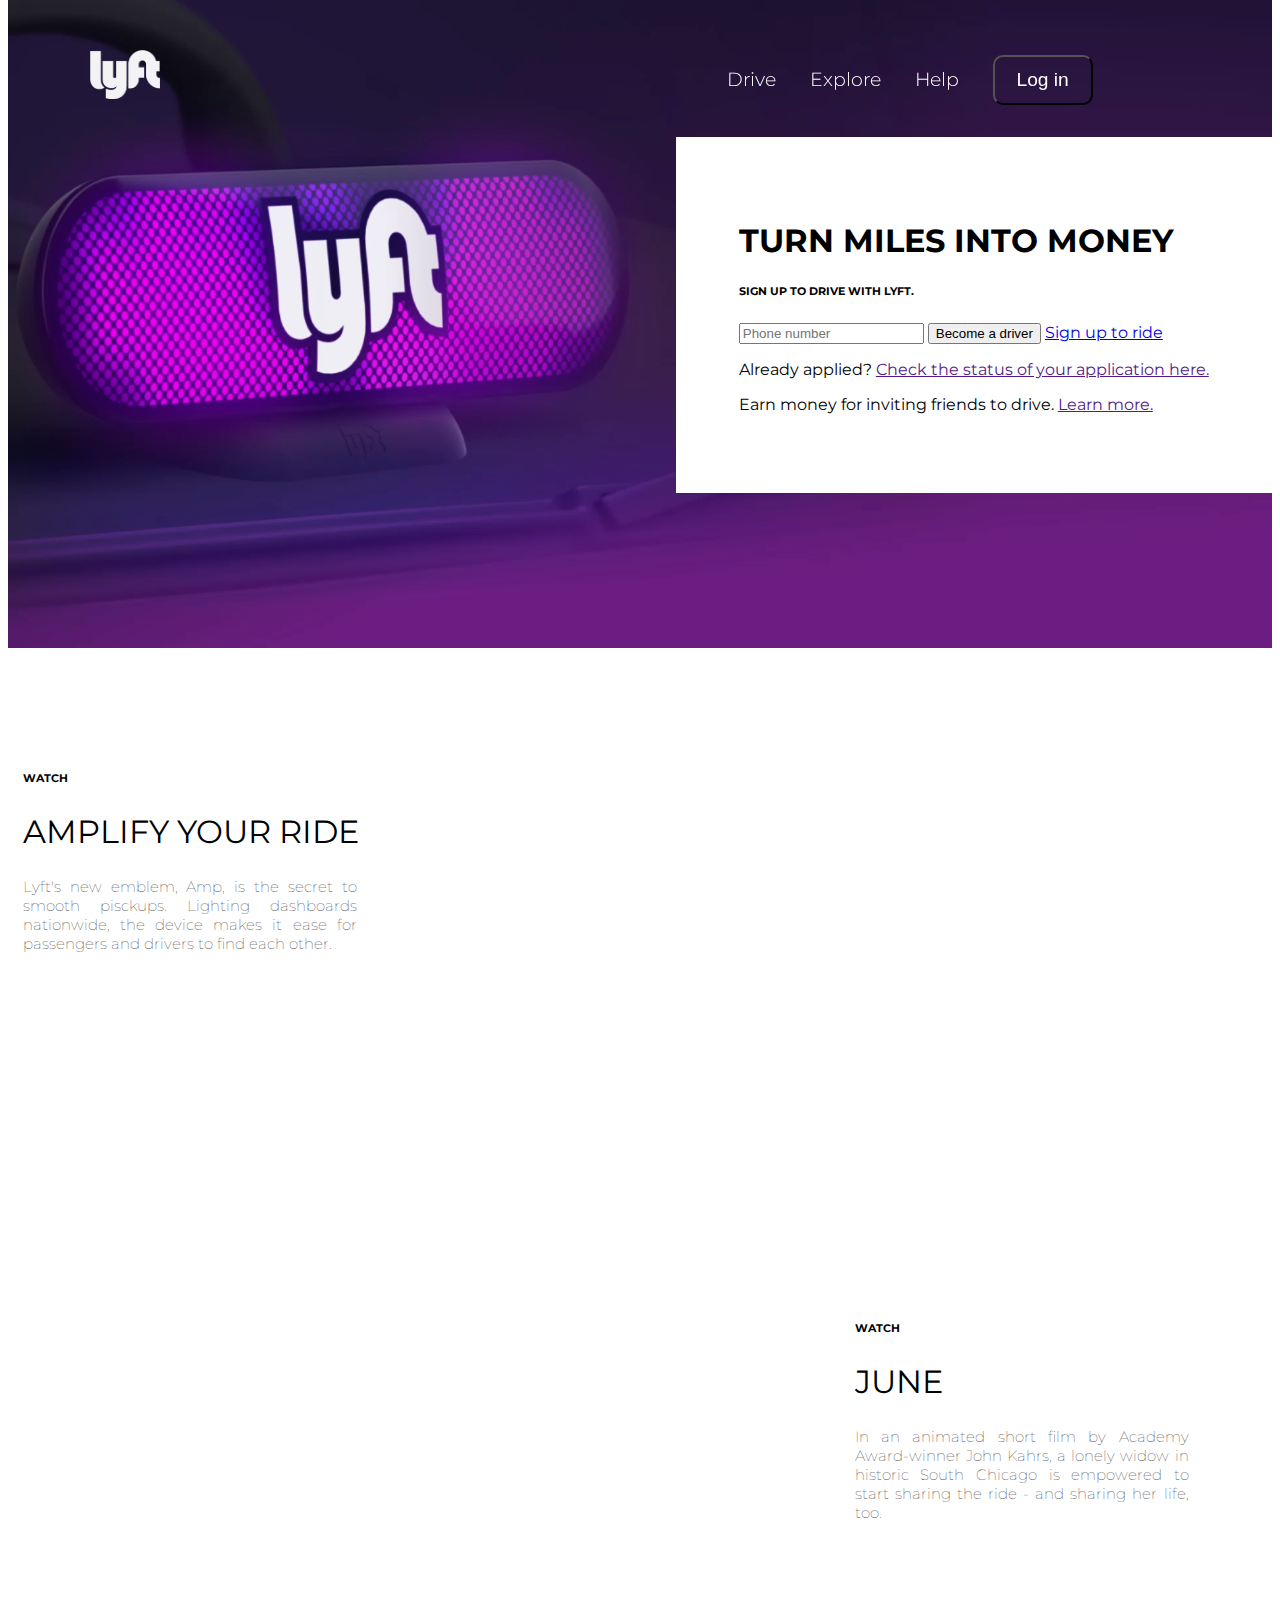
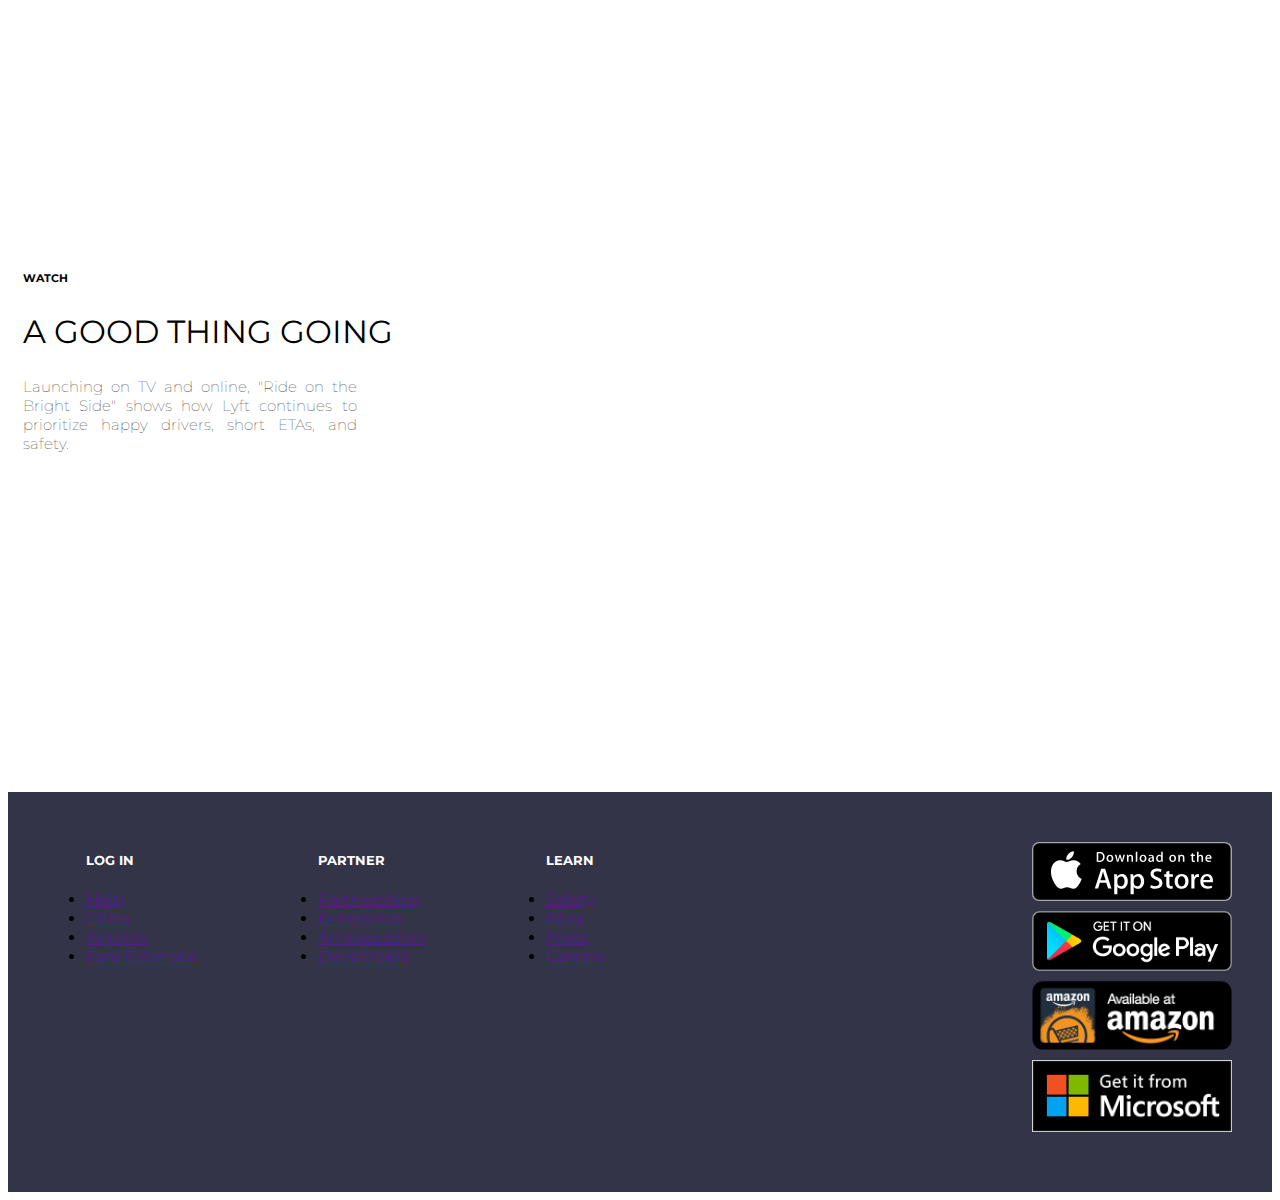
==== index.html @ 5a746a05 "add index to repo" ====
<!DOCTYPE html>
<html lang="en">
<head>
  <meta charset="UTF-8">
  <meta name="viewport" content="width=device-width, initial-scale=1.0">
  <meta http-equiv="X-UA-Compatible" content="ie=edge">
  <link rel="stylesheet" href="assets/css/main.css">
  <link href="https://fonts.googleapis.com/css?family=Montserrat:300,400,700,900" rel="stylesheet">
  <title>Lyft</title>
</head>
<body>
  <nav id="menu">
    <img src="assets/img/logo-white.png" alt="Lyft" id="logo">
    <div id="nav-bar">
      <ul>
        <li ><a href="#" class="menu-option">Drive</a></li>
        <li ><a href="#" class="menu-option">Explore</a></li>
        <li ><a href="#" class="menu-option">Help</a></li>
        <li ><button id="btn-login" class="menu-option">Log in</button></li>
        <li ><button id="btn-signup" class="menu-option">Sign up</button></li>
      </ul>
    </div>
  </nav>
  <header id="suscription">
    <video src="assets/img/hero-video.mp4" autoplay poster=""></video>
    <div id="form-container">
      <h1 class="upper-text">Turn miles into money</h1>
      <h6 class="upper-text">sign up to drive with lyft.</h6>
      <form class="signup" action="index.html" method="post">
        <input type="text" class="no-border" placeholder="Phone number">
        <button>Become a driver</button>
        <a href="#">Sign up to ride</a>
      </form>
      <p>Already applied? <a href="">Check the status of your application here.</a></p>
      <p>Earn money for inviting friends to drive. <a href="">Learn more.</a></p>
    </div>
  </header>
  <section id="info">
    <div></div>
    <img src="" alt="">
  </section>
  <section id="videos">
    <div id="video1">
      <article class="">
        <h6 class="upper-text">watch</h6>
        <h2 class="upper-text">Amplify your ride</h2>
        <p>Lyft's new emblem, Amp, is the secret to smooth pisckups. Lighting dashboards nationwide, the device makes it ease for passengers and drivers to find each other.</p>
      </article>
      <iframe width="560" height="315" src="https://www.youtube.com/embed/fLSmUWOYpKw?showinfo=0" frameborder="0" allowfullscreen></iframe>
    </div>
    <div id="video2">
      <iframe src="https://www.youtube.com/embed/v8nyGzOLsdw?showinfo=0" frameborder="0" allowfullscreen></iframe>
      <article>
        <h6 class="upper-text">watch</h6>
        <h2 class="upper-text">June</h2>
        <p>In an animated short film by Academy Award-winner John Kahrs, a lonely widow in historic South Chicago is empowered to start sharing the ride - and sharing her life, too.</p>
      </article>
    </div>
    <div id="video3">
      <article>
        <h6 class="upper-text">watch</h6>
        <h2 class="upper-text">A good thing going</h2>
        <p>Launching on TV and online, "Ride on the Bright Side" shows how Lyft continues to prioritize happy drivers, short ETAs, and safety.</p>
      </article>
      <iframe src="https://www.youtube.com/embed/xj2VWLV0xCU?showinfo=0" frameborder="0" allowfullscreen></iframe>
    </div>
  </section>
  <section id="info2"></section>
  <footer id="footer">
    <div id="footer-listlogin">
      <ul>
        <h5 class="upper-text">log in</h5>
        <li><a href="">Help</a></li>
        <li><a href="">Cities</a></li>
        <li><a href="">Airports</a></li>
        <li><a href="">Fare Estimate</a></li>
      </ul>
    </div>
    <div id="footer-listpartner">
      <ul>
        <h5 class="upper-text">partner</h5>
        <li><a href="">Partnerships</a></li>
        <li><a href="">Enterprise</a></li>
        <li><a href="">Ambassadors</a></li>
        <li><a href="">Developers</a></li>
      </ul>
    </div>
    <div id="footer-listlearn">
      <ul>
        <h5 class="upper-text">learn</h5>
        <li><a href="">Safety</a></li>
        <li><a href="">Blog</a></li>
        <li><a href="">Press</a></li>
        <li><a href="">Careers</a></li>
      </ul>
    </div>
    <div id="footer-stores">
      <img src="assets/img/apple-store.svg" alt="Apple Store">
      <img src="assets/img/google-play.png" alt="Play Store">
      <img src="assets/img/amazon-badge.png" alt="Amazon Store">
      <img src="assets/img/microsoft.png" alt="Microsoft Store">
    </div>
  </footer>
<script type="text/javascript" src="assets/js/app.js"></script>
</body>
</html>
---- assets/css/main.css ----
html {
font-family: 'Montserrat', sans-serif;
margin: 0;
padding: 0;
box-sizing: border-box;
}
.upper-text {
  text-transform: uppercase;
}

/*Nav bar*/
#menu {
  position: fixed;
  top: 0;
  left: 0;
  width: 100%;
  height: 113px;
  z-index: 1000;
  padding: 24px 0 8px 0;
  transition: all 0.7s ease;
}
.menu-scroll {
  background-color: white;
  color: gray;
}
#menu #logo {
  width: 70px;
  max-width: 100%;
  margin-top: 2%;
  margin-left: 7%;
}
#menu #nav-bar {
  float: right;
  margin-right: 3%;
}
#nav-bar li {
  display: inline-block;
}
#nav-bar li a,
#nav-bar li button {
  color: white;
  text-decoration: none;
  background: none;
  font-size: 1.5vw;
  font-weight: 300;
  margin: 15px;
}
#nav-bar li button {
  border-radius: 10px;
  height: 50px;
  width: 100px;
}
#nav-bar li button:focus {
  outline: none;
}
#nav-bar li button #btn-login {
  border: 0.5px solid lightgray;
}
#btn-signup{
  opacity: 0;
  border: 0.5px solid #FF00BF;
  transition: 0.7s;
}
/*END Nav bar*/

/*Header video and form*/
header {
  position: relative;
}
#suscription video {
  min-height: 100%;
  min-width: 100%;
  height: auto;
  width: auto;
  max-width: 100%;
  top: 10%;
  -webkit-transform: translateY(-10%);
  transform: translateY(-10%);
}
#form-container {
  position: absolute;
  background: white;
  top: 18%;
  right: 0;
  padding: 5%;
}

/*Section INFO*/

/*Section VIDEOS*/
#video1, #video2, #video3 {
  position: relative;
  display: block;
  width: 100%;
  height: 550px;
  max-height: 100%;
}
#video1 article, #video2 article, #video3 article,
#video1 iframe, #video2 iframe, #video3 iframe {
  position: absolute;
  display: inline-block;
}
#video1 article, #video2 article, #video3 article {
  width: 33%;
  margin-left: 15px;
}
#video1 iframe, #video2 iframe, #video3 iframe {
  width: 65%;
  height: 550px;
}
#video1 iframe, #video3 iframe {
  right: 0;
}
#video2 iframe {
  left: 0;
}
#video2 article {
  right: 0;
}
#videos article h6 {
margin: 30px 0 10px 0;
}
#videos article h2 {
  font-size: 2.5vw;
  font-weight: 400;
}
#videos article p {
  text-align: justify;
  width: 80%;
  font-size: 1.2vw;
  font-weight: lighter;
}
/*End VIDEOS*/



/*FOOTER*/
footer {
  width: 100%;
  background-color: #333447;
  bottom: 0;
  height: 400px;
}
footer h5 {
  color: white;
}
footer div {
  display: inline-block;
  margin-top: 40px;
}
#footer-listpartner, #footer-listlearn, #footer-listlogin {
  margin: 3%;
}
#footer-stores {
  float: right;
  margin-right: 50px;
}
#footer-stores img {
  display: block;
  width: 200px;
  max-width: 100%;
  margin: 5%;
}
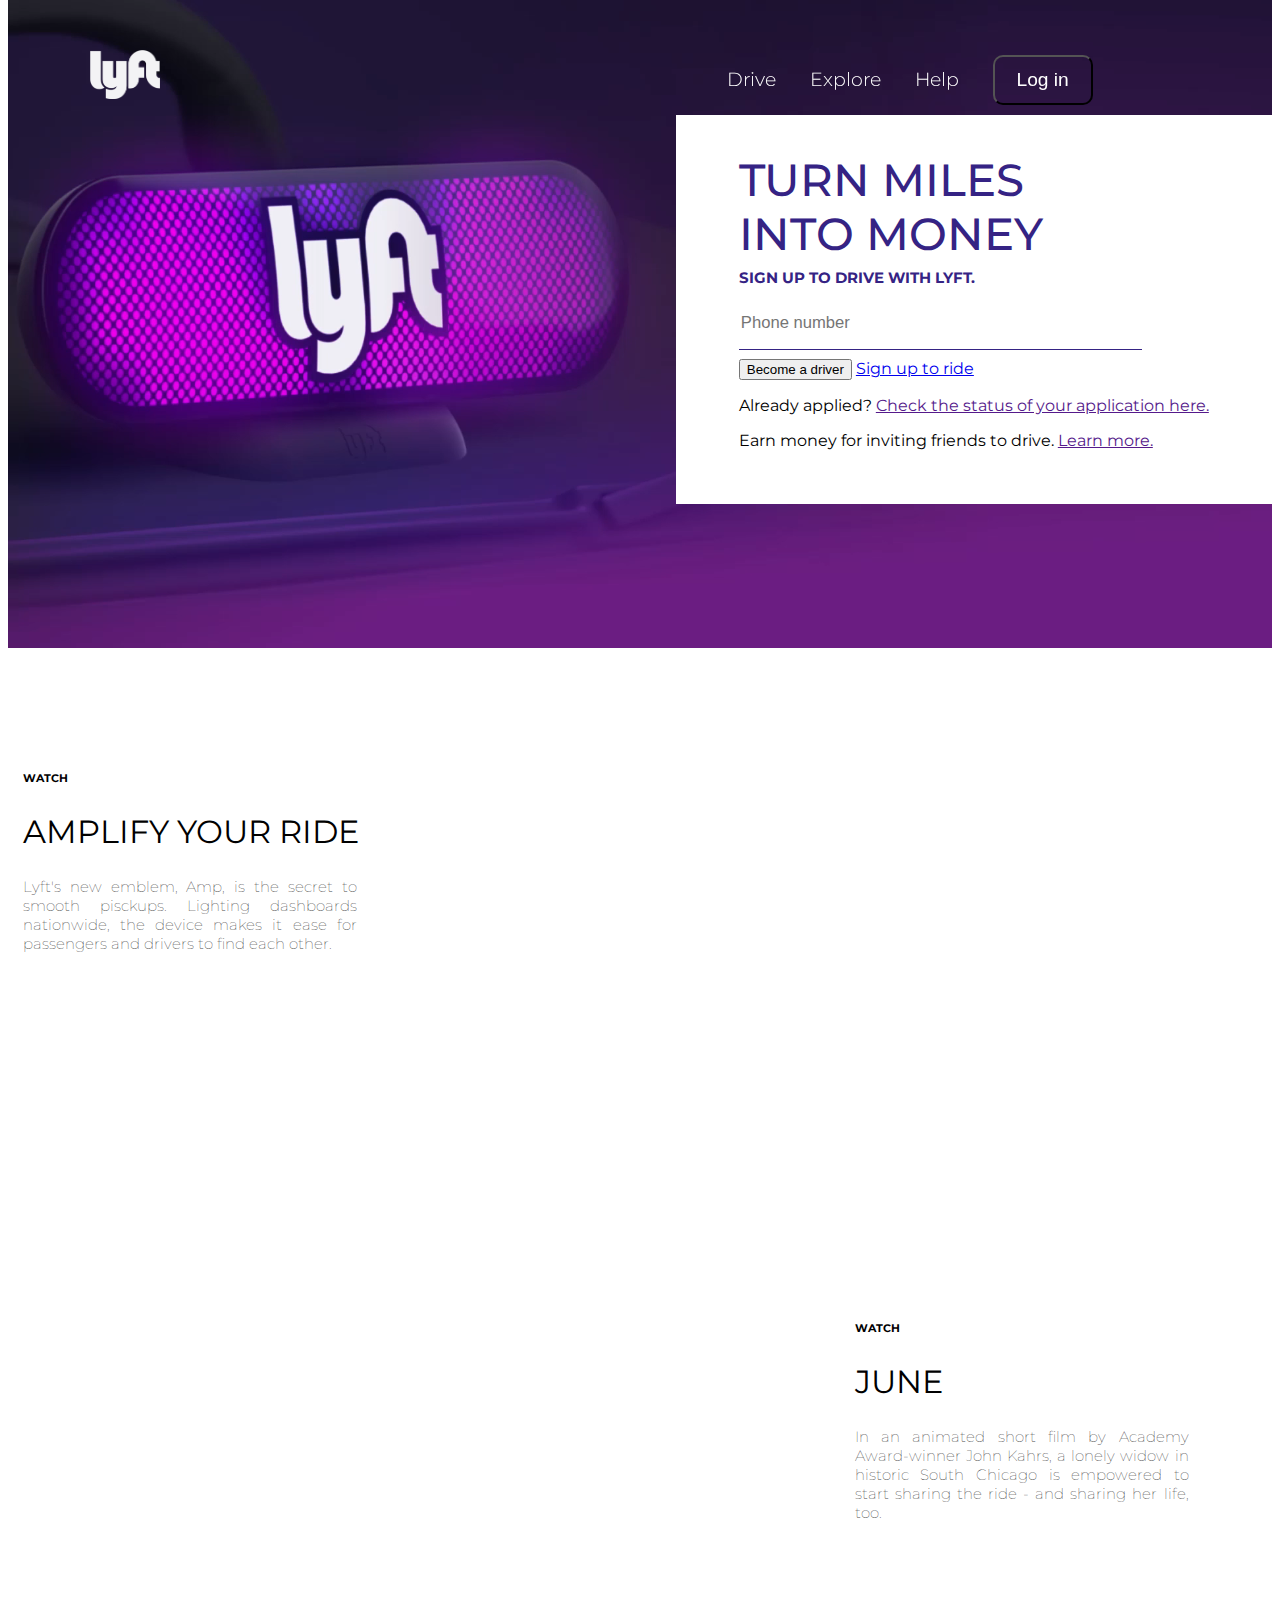
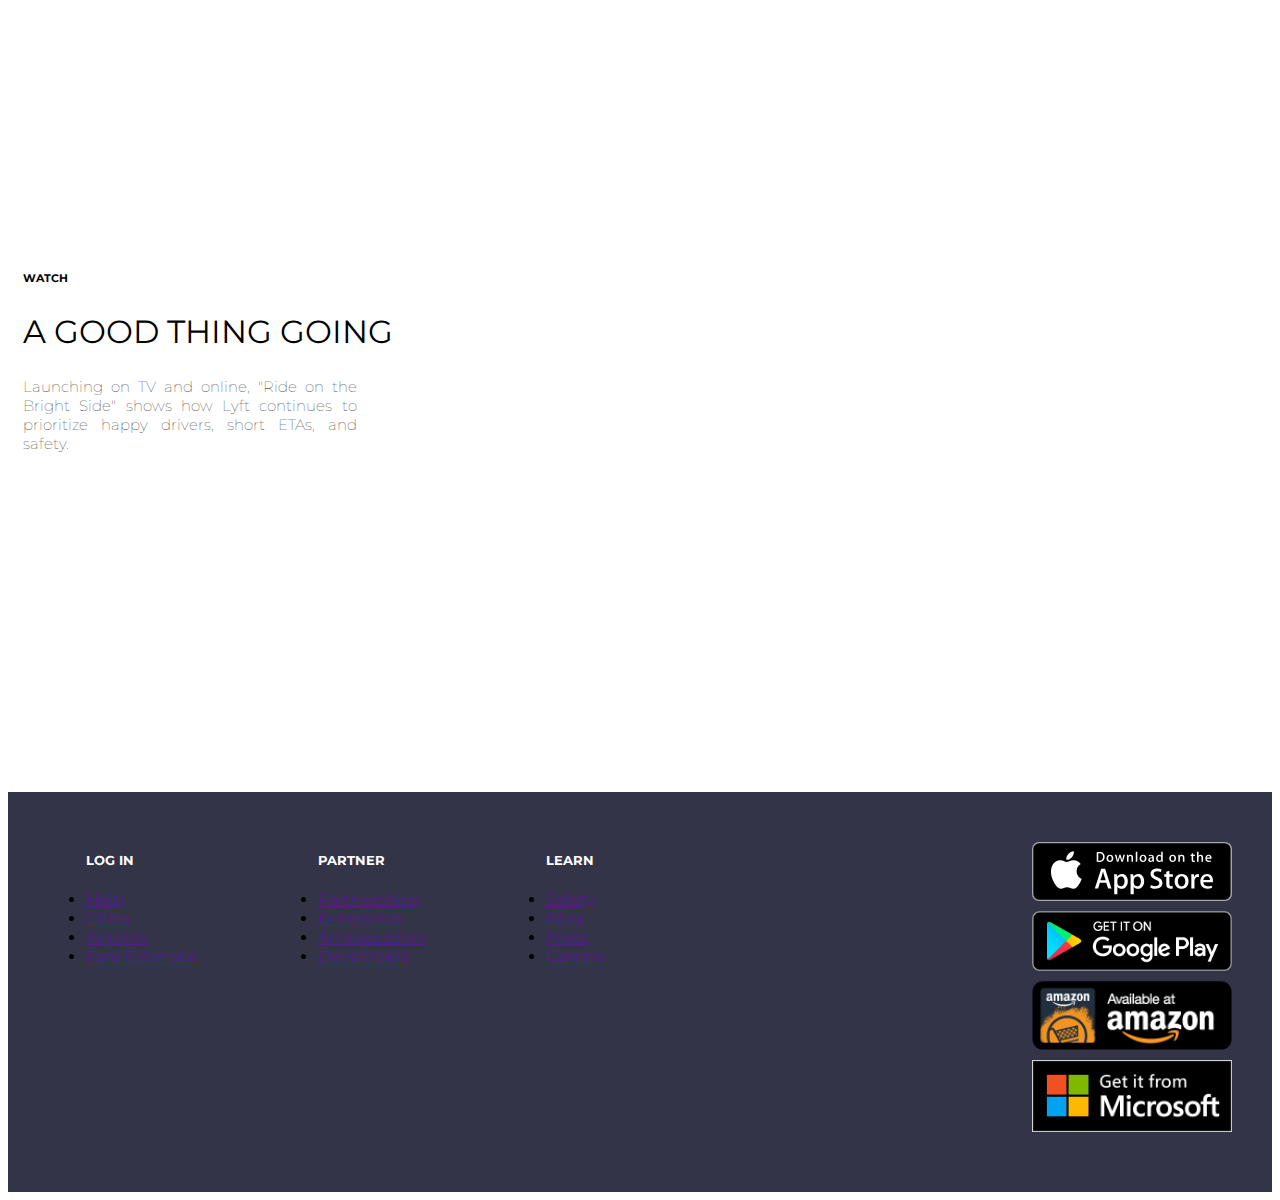
==== commit 5e0a916a: "Avanzando formulario" ====
--- a/index.html
+++ b/index.html
@@ -25,9 +25,14 @@
     <video src="assets/img/hero-video.mp4" autoplay poster=""></video>
     <div id="form-container">
       <h1 class="upper-text">Turn miles into money</h1>
-      <h6 class="upper-text">sign up to drive with lyft.</h6>
+      <h5 class="upper-text">sign up to drive with lyft.</h5>
       <form class="signup" action="index.html" method="post">
-        <input type="text" class="no-border" placeholder="Phone number">
+        <input type="tel" id="phone" class="form-field" placeholder="Phone number">
+        <div class="on-signup" id="on-signup">
+          <input type="text" id="name" class="form-field" placeholder="Name">
+          <input type="email" id="email" class="form-field" placeholder="Email">
+          <input type="text" id="city" class="form-field" placeholder="City">
+        </div>
         <button>Become a driver</button>
         <a href="#">Sign up to ride</a>
       </form>
@@ -65,7 +70,6 @@
       <iframe src="https://www.youtube.com/embed/xj2VWLV0xCU?showinfo=0" frameborder="0" allowfullscreen></iframe>
     </div>
   </section>
-  <section id="info2"></section>
   <footer id="footer">
     <div id="footer-listlogin">
       <ul>
--- a/assets/css/main.css
+++ b/assets/css/main.css
@@ -14,7 +14,7 @@
   top: 0;
   left: 0;
   width: 100%;
-  height: 113px;
+  height: 110px;
   z-index: 1000;
   padding: 24px 0 8px 0;
   transition: all 0.7s ease;
@@ -77,13 +77,44 @@
   -webkit-transform: translateY(-10%);
   transform: translateY(-10%);
 }
+/*FORM*/
 #form-container {
   position: absolute;
   background: white;
-  top: 18%;
+  top: 15%;
   right: 0;
-  padding: 5%;
+  padding: 3% 5%;
 }
+#form-container h1 {
+  color: #352384;
+  font-size: 3.5vw;
+  font-weight: 500;
+  width:400px;
+  margin: 0;
+}
+#form-container h5 {
+  color: #352384;
+  margin: 7px 0;
+  font-size: 1.2vw;
+}
+#form-container input {
+  display: block;
+  border-top: none;
+  border-left: none;
+  border-right: none;
+  border-bottom: 1px solid #352384;
+  width: 85%;
+  height: 50px;
+  font-size: 1.3vw;
+  margin: 2% 0;
+}
+#form-container input:focus {
+  outline: none;
+}
+.on-signup {
+  display: none;
+}
+
 
 /*Section INFO*/
 
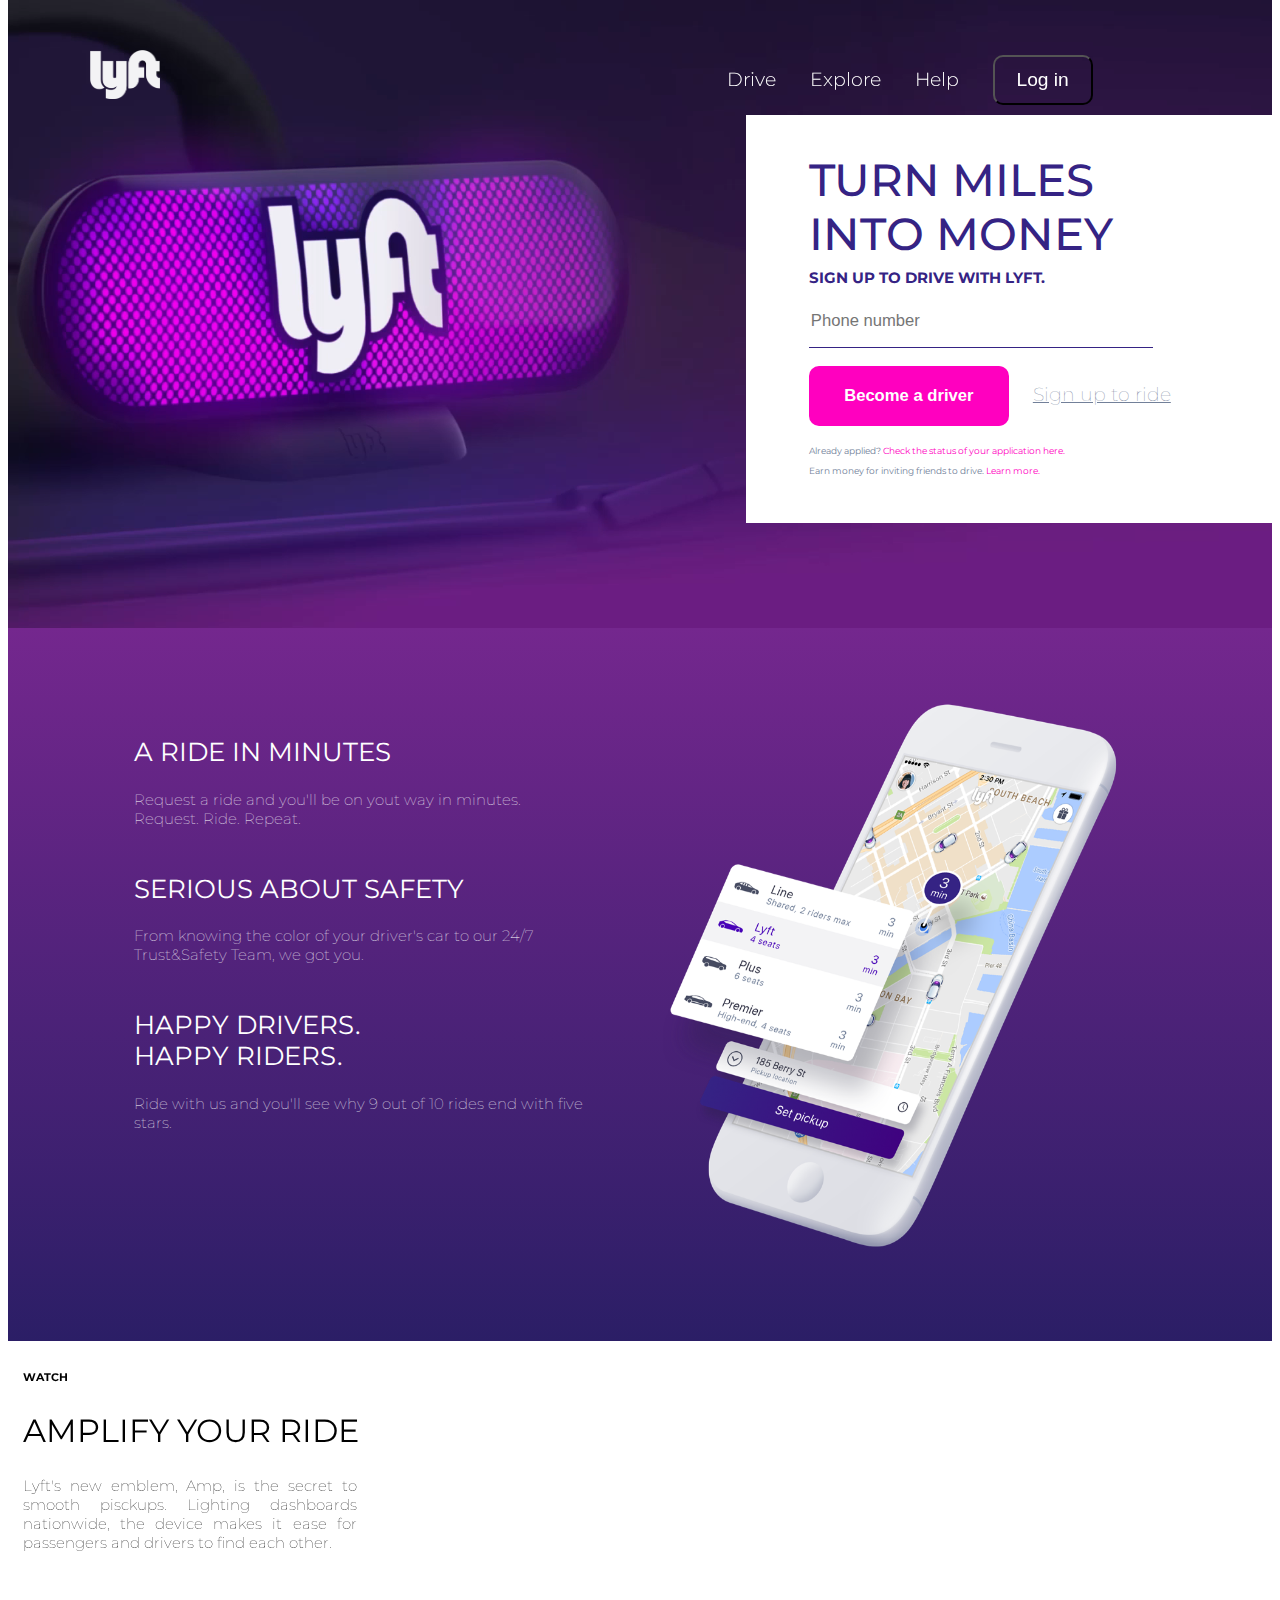
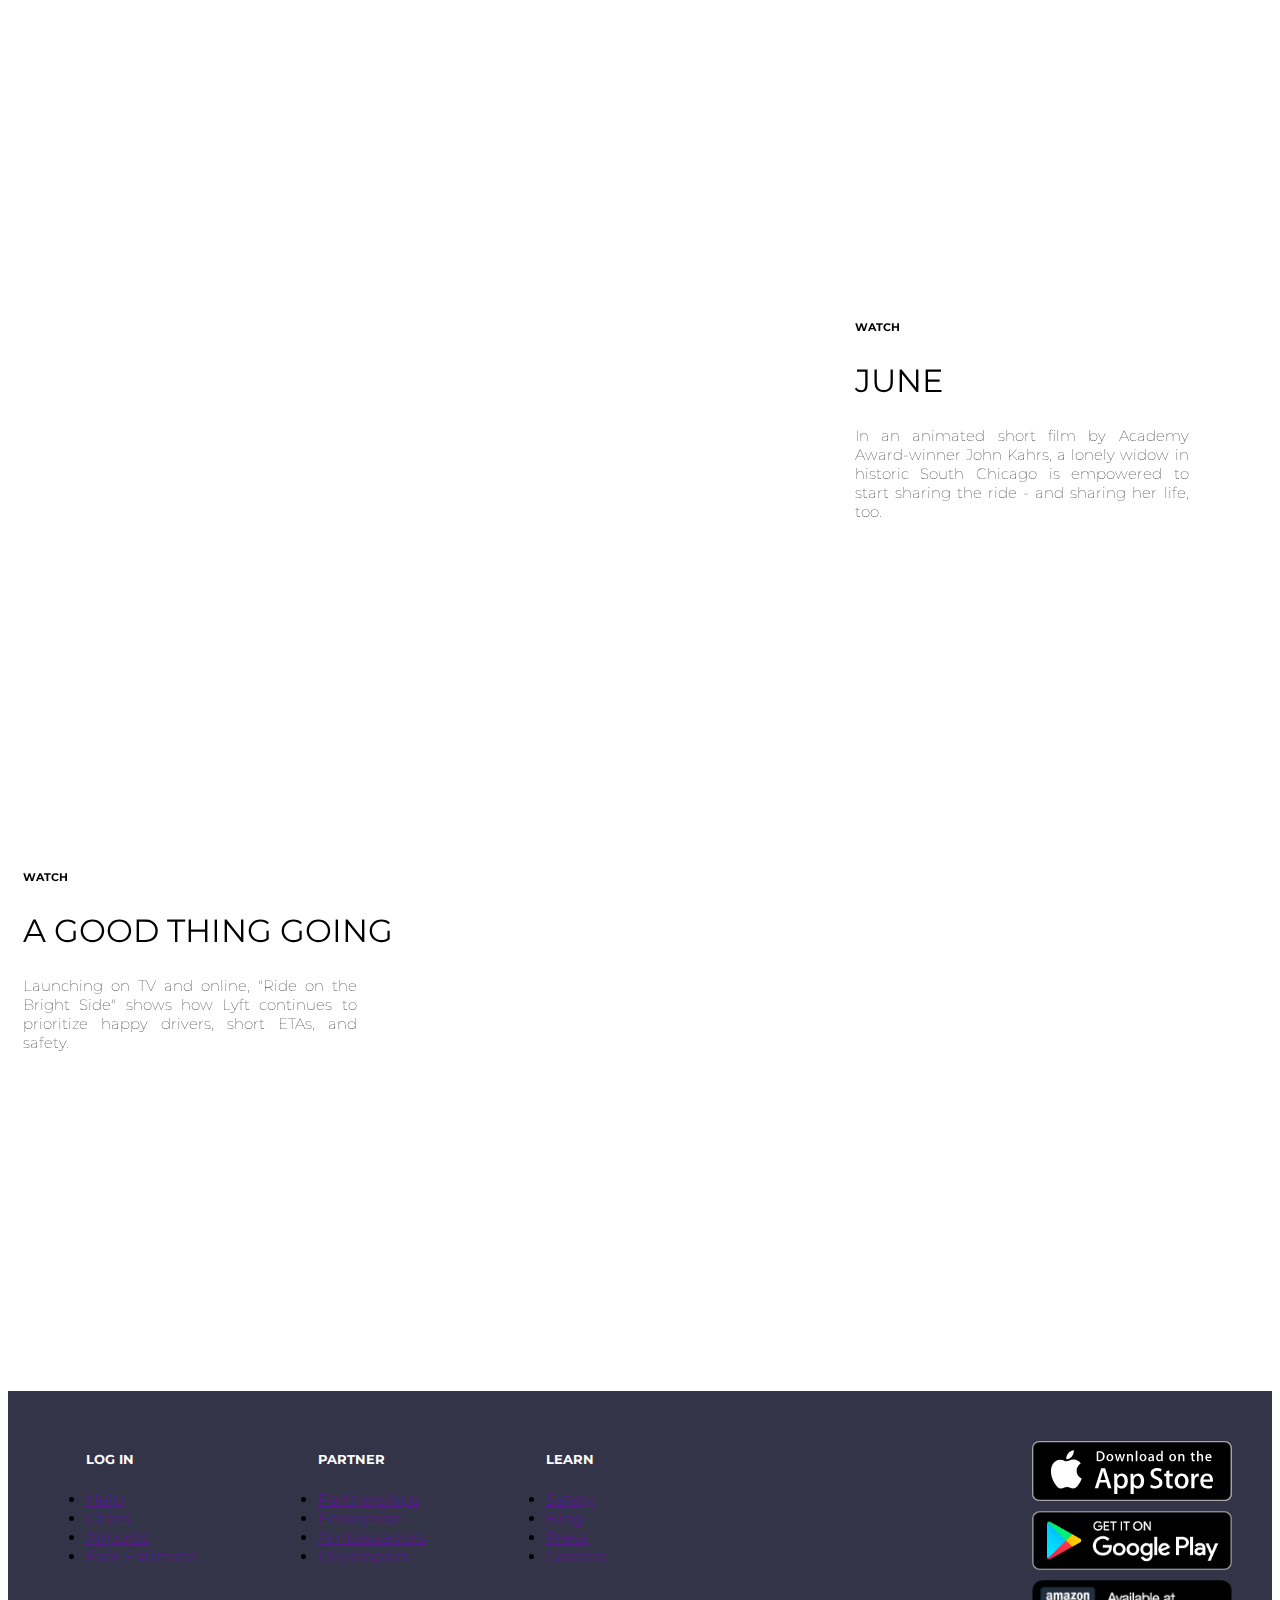
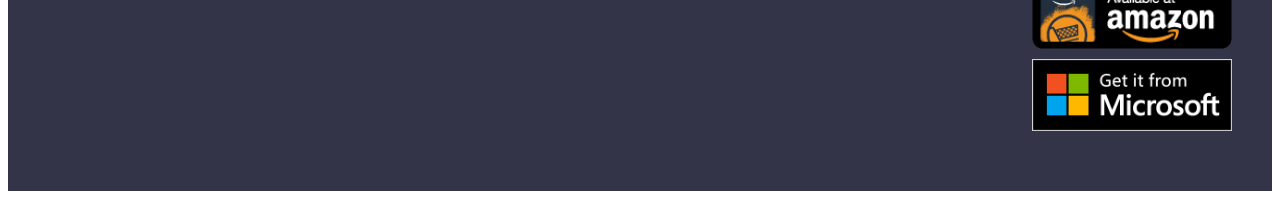
==== commit 59acc943: "seccion info terminada. No encuentro el color exacto del gradiente" ====
--- a/index.html
+++ b/index.html
@@ -41,8 +41,22 @@
     </div>
   </header>
   <section id="info">
-    <div></div>
-    <img src="" alt="">
+    <div id="info-text">
+      <div>
+        <h4 class="upper-text">A ride in minutes</h4>
+        <p>Request a ride and you'll be on yout way in minutes. Request. Ride. Repeat.</p>
+      </div>
+      <div>
+        <h4 class="upper-text">Serious about safety</h4>
+        <p>From knowing the color of your driver's car to our 24/7 Trust&Safety Team, we got you. </p>
+      </div>
+      <div>
+        <h4 class="upper-text">Happy drivers.</h4>
+        <h4 class="upper-text">Happy riders.</h4>
+        <p>Ride with us and you'll see why 9 out of 10 rides end with five stars.</p>
+      </div>
+    </div>
+    <img src="assets/img/phone.png" alt="phone connection">
   </section>
   <section id="videos">
     <div id="video1">
--- a/assets/css/main.css
+++ b/assets/css/main.css
@@ -17,7 +17,7 @@
   height: 110px;
   z-index: 1000;
   padding: 24px 0 8px 0;
-  transition: all 0.7s ease;
+  transition: all 0.3s ease;
 }
 .menu-scroll {
   background-color: white;
@@ -54,12 +54,12 @@
   outline: none;
 }
 #nav-bar li button #btn-login {
-  border: 0.5px solid lightgray;
+  border: 0.5px solid white;
 }
 #btn-signup{
   opacity: 0;
   border: 0.5px solid #FF00BF;
-  transition: 0.7s;
+  transition: 0.3s;
 }
 /*END Nav bar*/
 
@@ -114,9 +114,69 @@
 .on-signup {
   display: none;
 }
-
+#form-container button {
+  background-color: #FF00BF;
+  color: white;
+  width: 200px;
+  height: 60px;
+  border: none;
+  border-radius: 10px;
+  font-size: 1.3vw;
+  font-weight: 600;
+  margin: 10px 0;
+}
+#form-container .signup a {
+  color: #728099;
+  margin-left: 20px;
+  font-size: 1.5vw;
+  font-weight: lighter;
+}
+#form-container p {
+  font-size: 0.7vw;
+  color: #728099;
+}
+#form-container p a {
+  text-decoration: none;
+  color: #FF00BF;
+}
 
 /*Section INFO*/
+#info {
+  background-image: linear-gradient(#74278E, #2B1E66);
+  position: relative;
+  margin-top: -7.5%;
+}
+#info-text, #info img {
+  display: inline-block;
+  color: white;
+  height: 650px;
+  max-height: 100%;
+  margin-top: 5%;
+}
+#info #info-text {
+  width: 450px;
+  margin-left: 10%;
+}
+#info-text div {
+  margin: 10% 0;
+}
+#info-text h4 {
+  font-size: 2vw;
+  font-weight: 400;
+  margin: 0;
+}
+#info-text p {
+  font-size: 1.2vw;
+  font-weight: lighter;
+  margin: 5% 0;
+}
+#info img {
+  float: right;
+  width: 500px;
+  height: 570px;
+  margin-right: 10%;
+}
+
 
 /*Section VIDEOS*/
 #video1, #video2, #video3 {
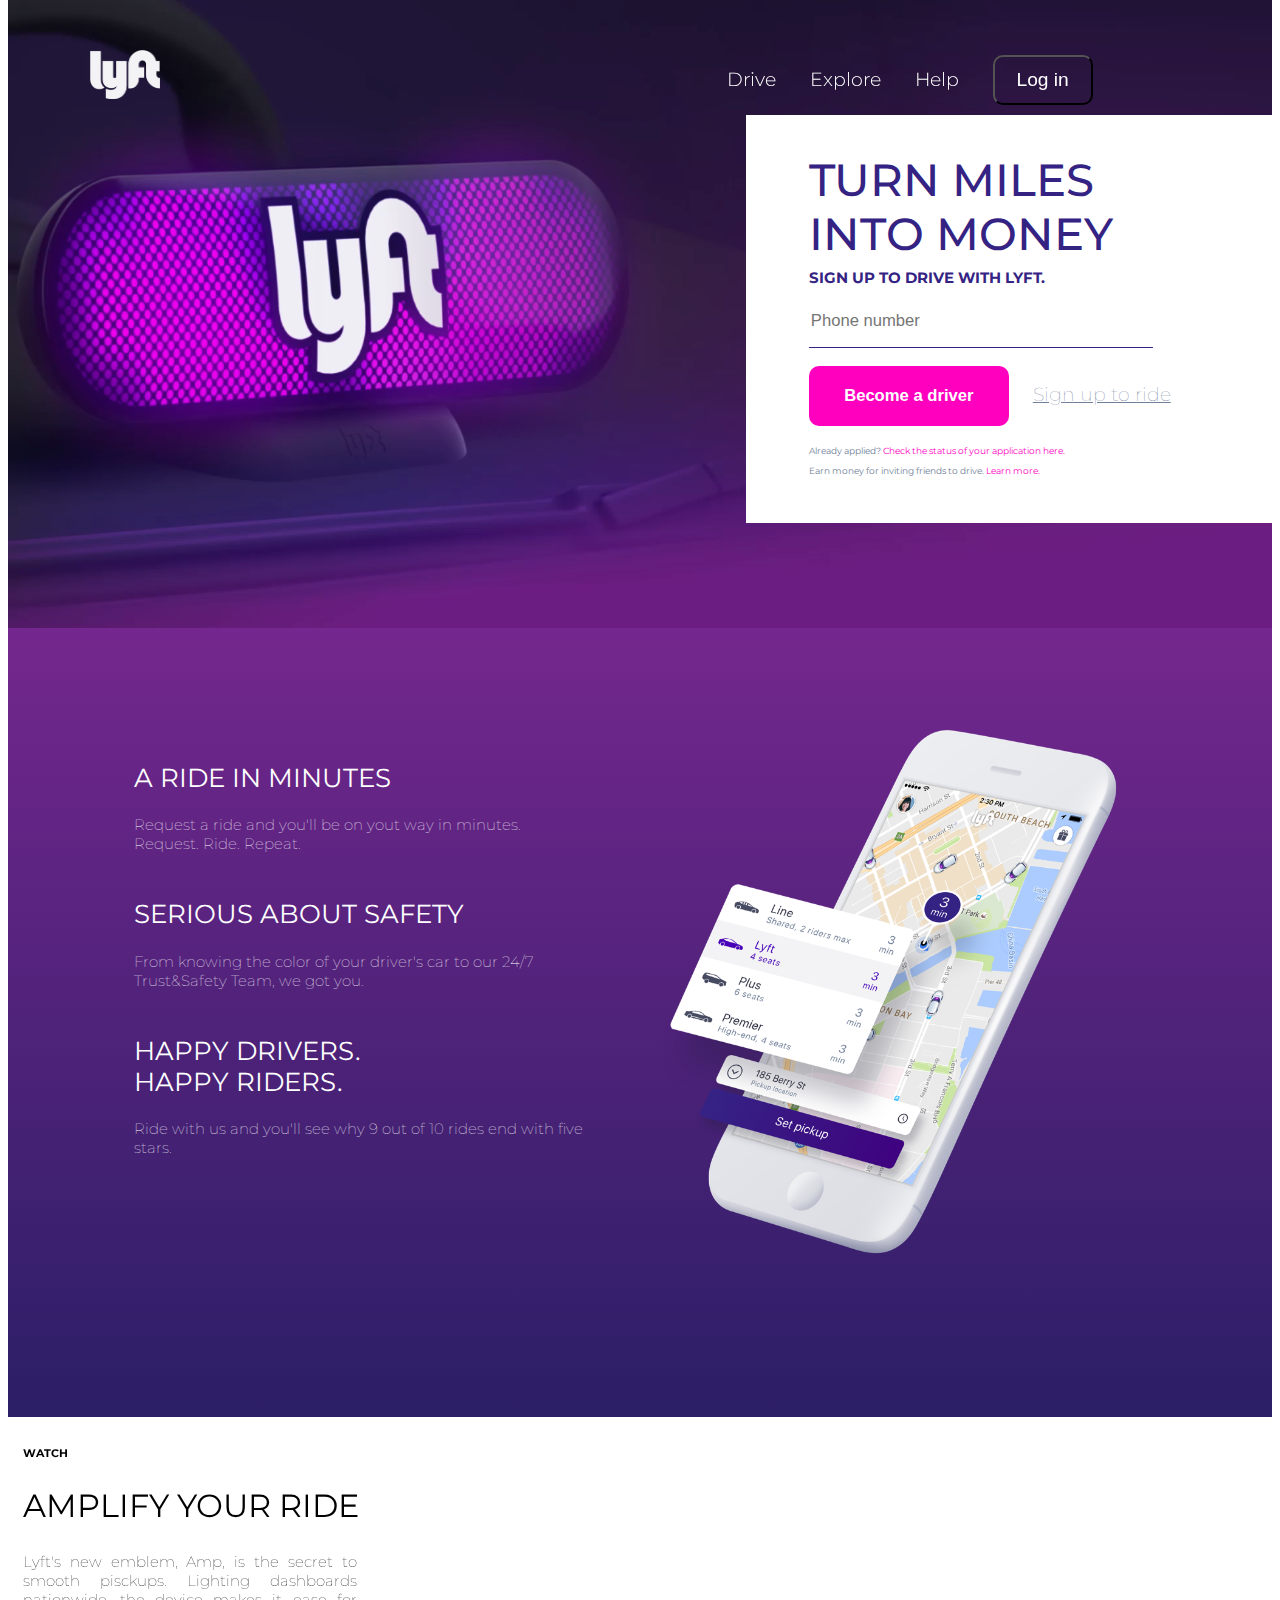
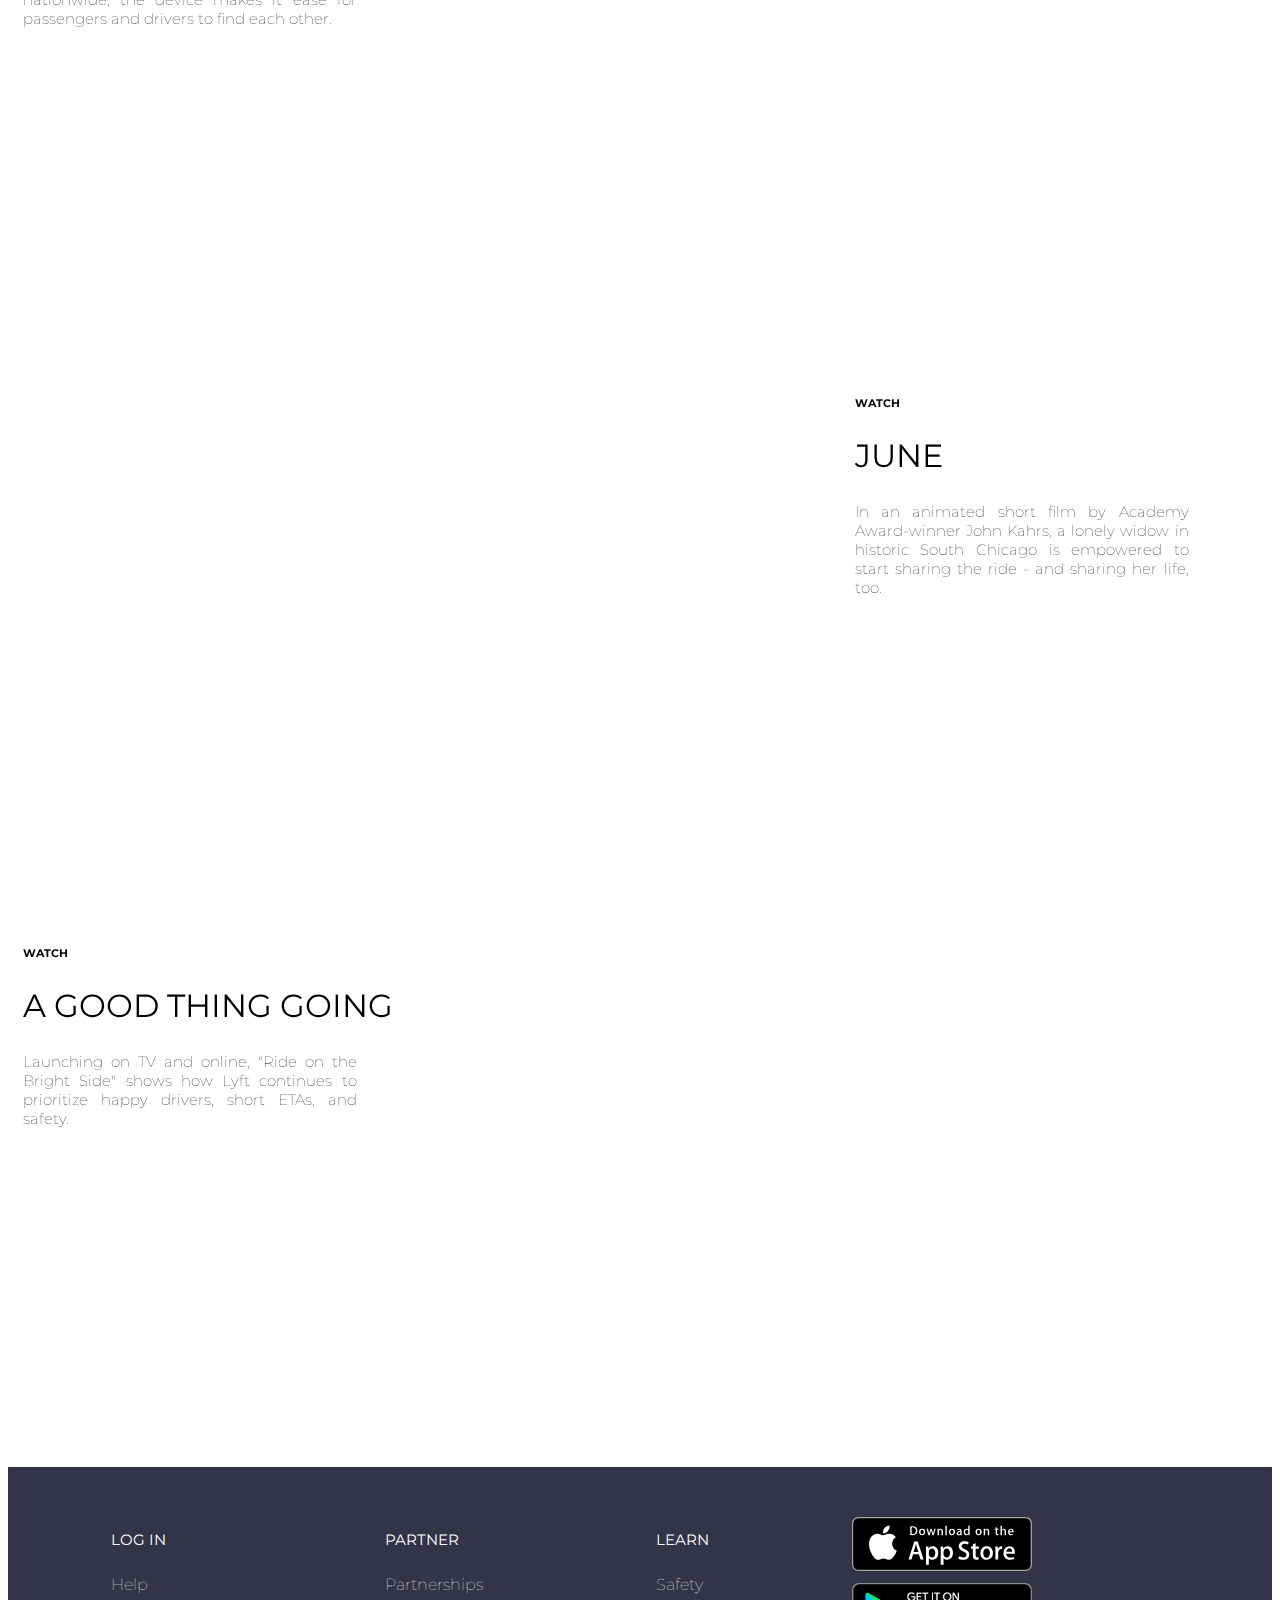
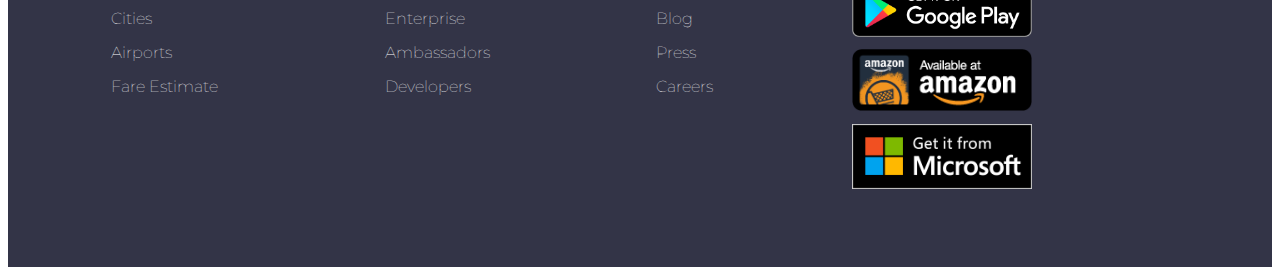
==== commit b46f6a2e: "Falta completar validaciones en js" ====
--- a/index.html
+++ b/index.html
@@ -5,6 +5,7 @@
   <meta name="viewport" content="width=device-width, initial-scale=1.0">
   <meta http-equiv="X-UA-Compatible" content="ie=edge">
   <link rel="stylesheet" href="assets/css/main.css">
+  <link rel="stylesheet" href="assets/fonts/style.css">
   <link href="https://fonts.googleapis.com/css?family=Montserrat:300,400,700,900" rel="stylesheet">
   <title>Lyft</title>
 </head>
@@ -27,11 +28,11 @@
       <h1 class="upper-text">Turn miles into money</h1>
       <h5 class="upper-text">sign up to drive with lyft.</h5>
       <form class="signup" action="index.html" method="post">
-        <input type="tel" id="phone" class="form-field" placeholder="Phone number">
+        <input type="tel" id="phone" class="form-field" pattern="\d{7,9}"placeholder="Phone number" required>
         <div class="on-signup" id="on-signup">
-          <input type="text" id="name" class="form-field" placeholder="Name">
-          <input type="email" id="email" class="form-field" placeholder="Email">
-          <input type="text" id="city" class="form-field" placeholder="City">
+          <input type="text" id="name" class="form-field" pattern="([A-Z]{1}[a-zñá-ú]*([\s]?))+" placeholder="Name" required>
+          <input type="email" id="email" class="form-field" placeholder="Email" required>
+          <input type="text" id="city" class="form-field" placeholder="City" required>
         </div>
         <button>Become a driver</button>
         <a href="#">Sign up to ride</a>
@@ -118,6 +119,18 @@
       <img src="assets/img/amazon-badge.png" alt="Amazon Store">
       <img src="assets/img/microsoft.png" alt="Microsoft Store">
     </div>
+    <!-- <div id="footer-social">
+      <div class="icon-social">
+        <span class="icon-face"></span>
+      </div>
+      <div class="icon-social">
+        <span class="icon-insta"></span>
+      </div>
+      <div class="icon-social">
+        <span class ="icon-twitter"></span>
+      </div>
+    </div>
+    <p id="copy-dec">&copy; Lyft,Inc. Terms Privacy</p> -->
   </footer>
 <script type="text/javascript" src="assets/js/app.js"></script>
 </body>
--- a/assets/css/main.css
+++ b/assets/css/main.css
@@ -84,6 +84,7 @@
   top: 15%;
   right: 0;
   padding: 3% 5%;
+  z-index: 500;
 }
 #form-container h1 {
   color: #352384;
@@ -149,9 +150,9 @@
 #info-text, #info img {
   display: inline-block;
   color: white;
-  height: 650px;
+  height: 700px;
   max-height: 100%;
-  margin-top: 5%;
+  margin-top: 7%;
 }
 #info #info-text {
   width: 450px;
@@ -173,7 +174,7 @@
 #info img {
   float: right;
   width: 500px;
-  height: 570px;
+  height: 550px;
   margin-right: 10%;
 }
 
@@ -223,8 +224,6 @@
 }
 /*End VIDEOS*/
 
-
-
 /*FOOTER*/
 footer {
   width: 100%;
@@ -239,16 +238,42 @@
   display: inline-block;
   margin-top: 40px;
 }
-#footer-listpartner, #footer-listlearn, #footer-listlogin {
-  margin: 3%;
-}
-#footer-stores {
-  float: right;
-  margin-right: 50px;
+#footer-listpartner, #footer-listlearn, #footer-listlogin, #footer-stores {
+  margin: 3% 5%;
+  float: left;
+}
+#footer h5 {
+  font-size: 1.2vw;
+  font-weight: 400;
+}
+#footer li {
+  list-style: none;
+  margin: 15px 0;
+}
+#footer a {
+  color: white;
+  text-decoration: none;
+  font-weight: lighter;
+}
+#footer a:hover {
+  cursor: pointer;
+  color: #FF00BF;
 }
 #footer-stores img {
   display: block;
-  width: 200px;
+  width: 180px;
   max-width: 100%;
-  margin: 5%;
-}
+  margin: 7%;
+}
+#footer-social {
+  text-align: center;
+  display: block;
+  bottom: 0;
+  width: 100%;
+  height: 200px;
+  z-index: 600;
+}
+#footer #copy-dec {
+  bottom: 0;
+  height: 200px;
+}
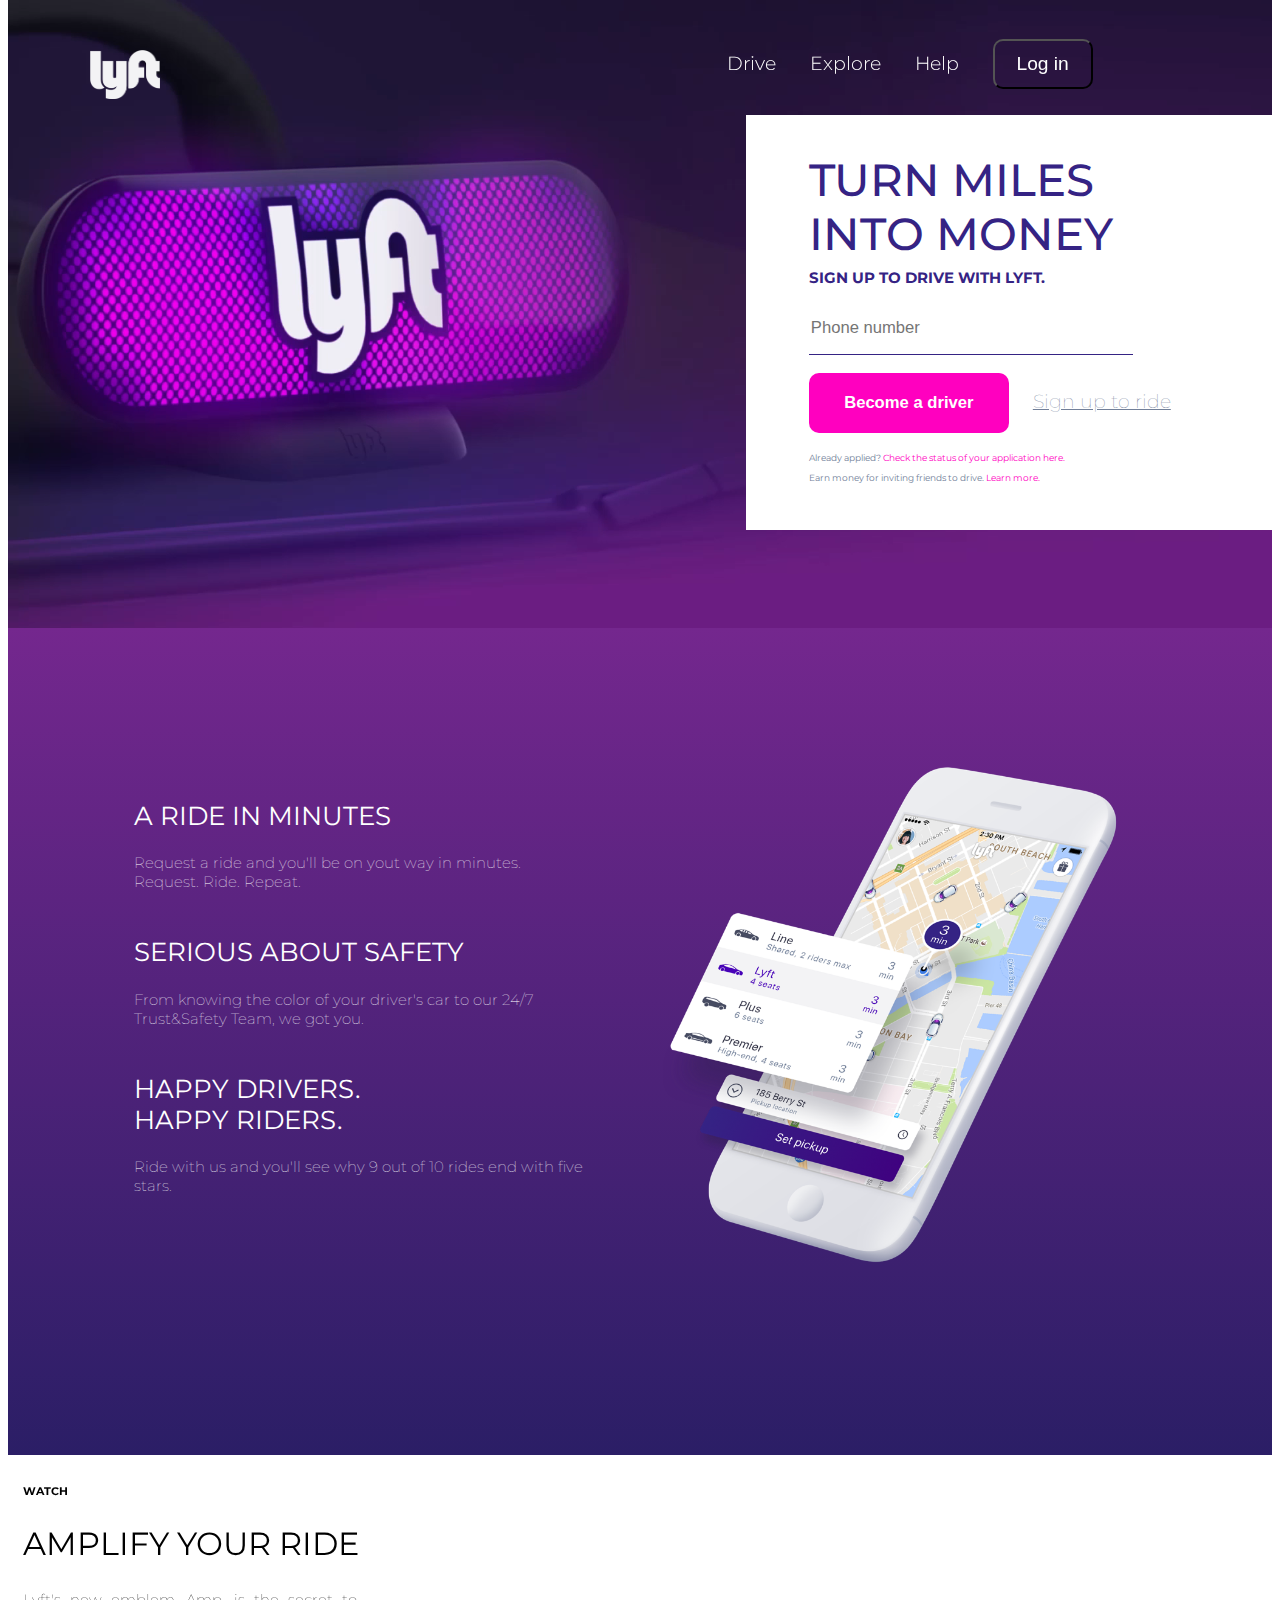
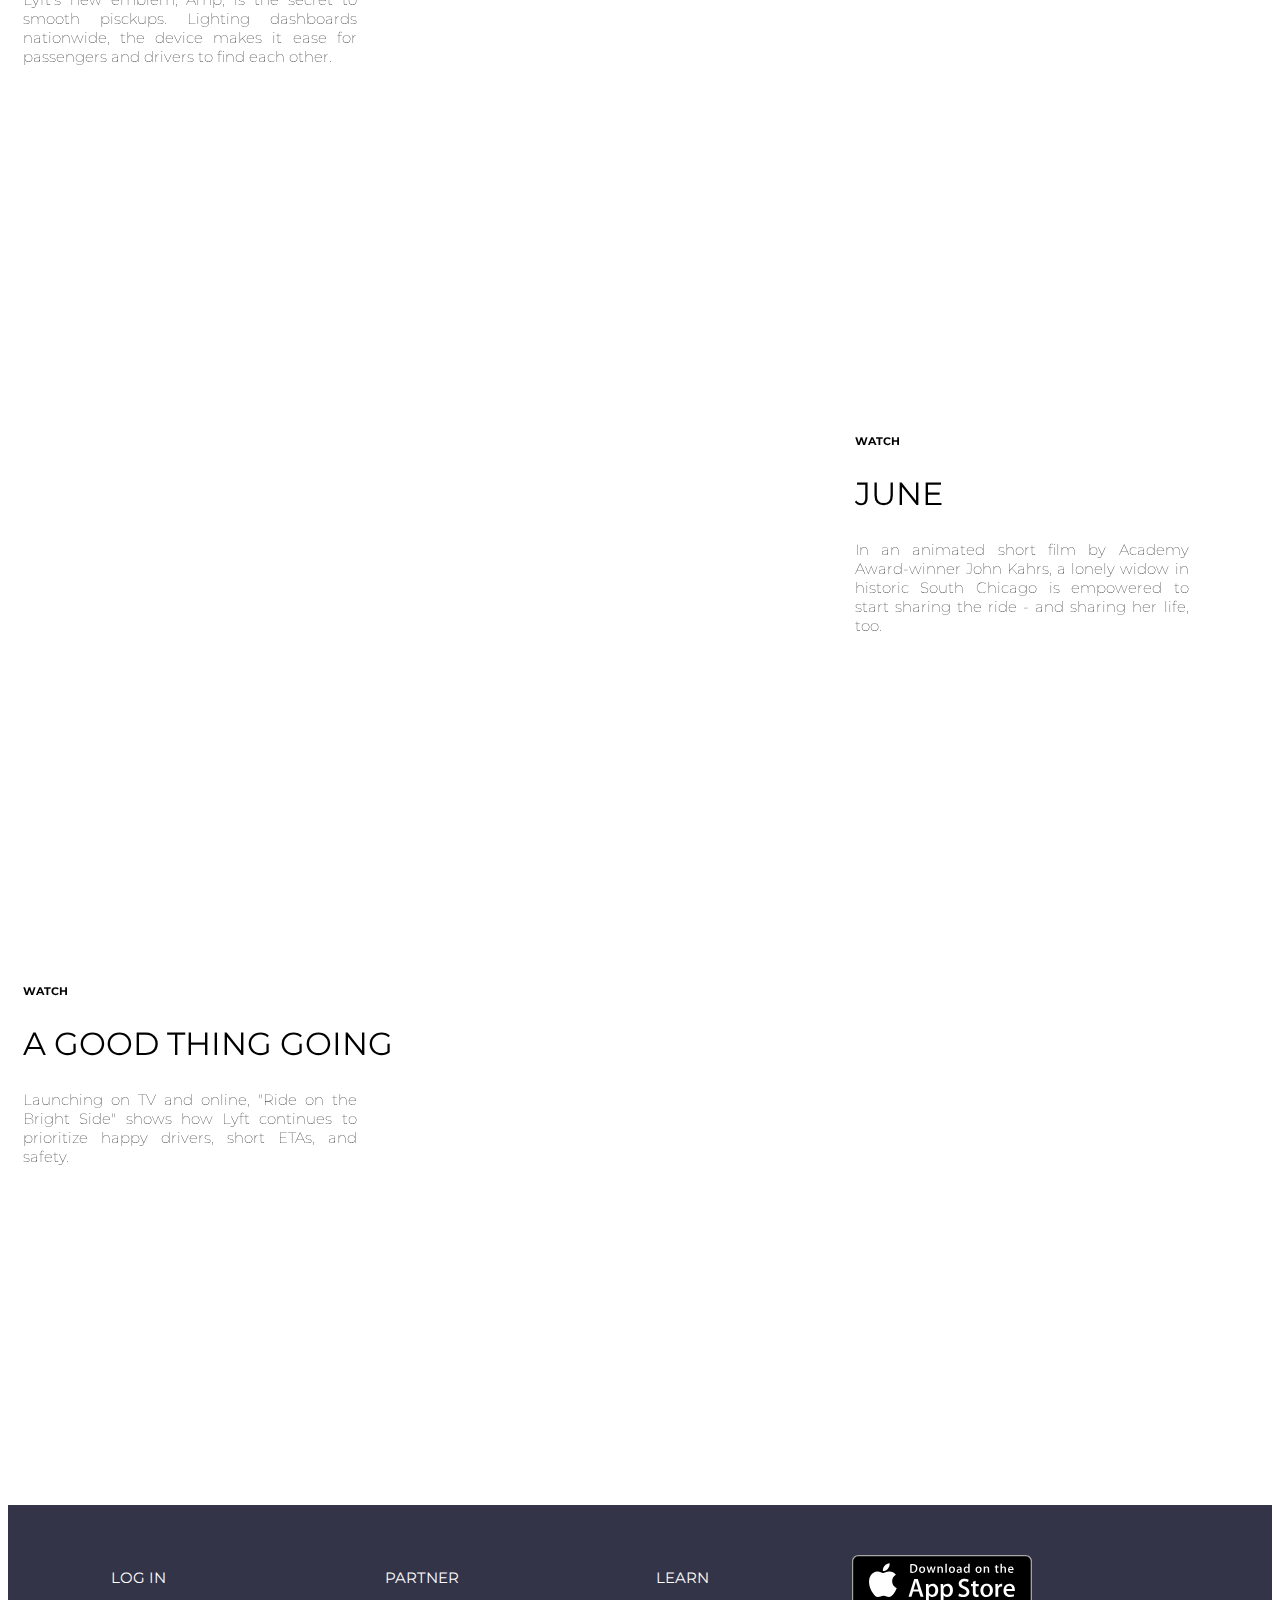
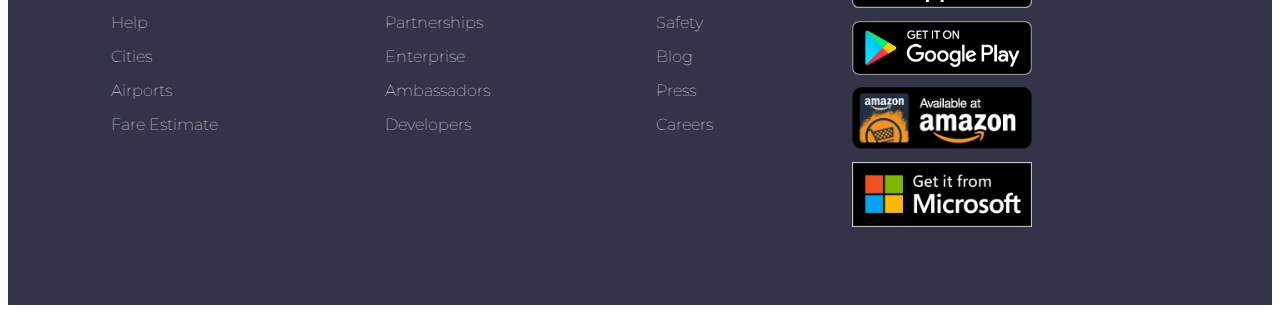
==== commit e70ede07: "no funciona js. Validaciones por html" ====
--- a/index.html
+++ b/index.html
@@ -28,11 +28,23 @@
       <h1 class="upper-text">Turn miles into money</h1>
       <h5 class="upper-text">sign up to drive with lyft.</h5>
       <form class="signup" action="index.html" method="post">
-        <input type="tel" id="phone" class="form-field" pattern="\d{7,9}"placeholder="Phone number" required>
+        <div>
+          <input type="tel" id="phone" class="form-field" pattern="\d{7,9}"placeholder="Phone number" title="Only numbers." required>
+          <img src="assets/img/error.png" alt="error">
+        </div>
         <div class="on-signup" id="on-signup">
-          <input type="text" id="name" class="form-field" pattern="([A-Z]{1}[a-zñá-ú]*([\s]?))+" placeholder="Name" required>
-          <input type="email" id="email" class="form-field" placeholder="Email" required>
-          <input type="text" id="city" class="form-field" placeholder="City" required>
+          <div>
+            <input type="text" id="name" class="form-field" pattern="([A-Z]{1}[a-zñá-ú]*([\s]?))+" placeholder="Name" title="Only letters and uppercase first letter." required>
+            <img src="assets/img/error.png" alt="error">
+          </div>
+          <div>
+            <input type="email" id="email" class="form-field" placeholder="Email" title="Only complete emails. Please check once again." required>
+            <img src="assets/img/error.png" alt="error">
+          </div>
+          <div>
+            <input type="text" id="city" class="form-field" pattern="([A-Z]{1}[a-zñá-ú][´|-]?*([\s]?))+" placeholder="City" title="Uppercase first letter." required>
+            <img src="assets/img/error.png" alt="error">
+          </div>
         </div>
         <button>Become a driver</button>
         <a href="#">Sign up to ride</a>
--- a/assets/css/main.css
+++ b/assets/css/main.css
@@ -19,6 +19,7 @@
   padding: 24px 0 8px 0;
   transition: all 0.3s ease;
 }
+/*For the menu to change color*/
 .menu-scroll {
   background-color: white;
   color: gray;
@@ -32,9 +33,14 @@
 #menu #nav-bar {
   float: right;
   margin-right: 3%;
+  margin-top: 0;
+}
+#nav-bar ul {
+  margin-top: 0;
 }
 #nav-bar li {
   display: inline-block;
+  margin-top: 0;
 }
 #nav-bar li a,
 #nav-bar li button {
@@ -99,18 +105,24 @@
   font-size: 1.2vw;
 }
 #form-container input {
-  display: block;
   border-top: none;
   border-left: none;
   border-right: none;
   border-bottom: 1px solid #352384;
-  width: 85%;
+  width: 80%;
   height: 50px;
   font-size: 1.3vw;
   margin: 2% 0;
 }
 #form-container input:focus {
   outline: none;
+}
+.error-input {
+  border-bottom: 0.5px solid #FF00BF;
+}
+#form-container img[alt="error"]{
+  width: 30px;
+  display: none;
 }
 .on-signup {
   display: none;
@@ -152,7 +164,7 @@
   color: white;
   height: 700px;
   max-height: 100%;
-  margin-top: 7%;
+  margin-top: 10%;
 }
 #info #info-text {
   width: 450px;
@@ -174,7 +186,7 @@
 #info img {
   float: right;
   width: 500px;
-  height: 550px;
+  height: 520px;
   margin-right: 10%;
 }
 
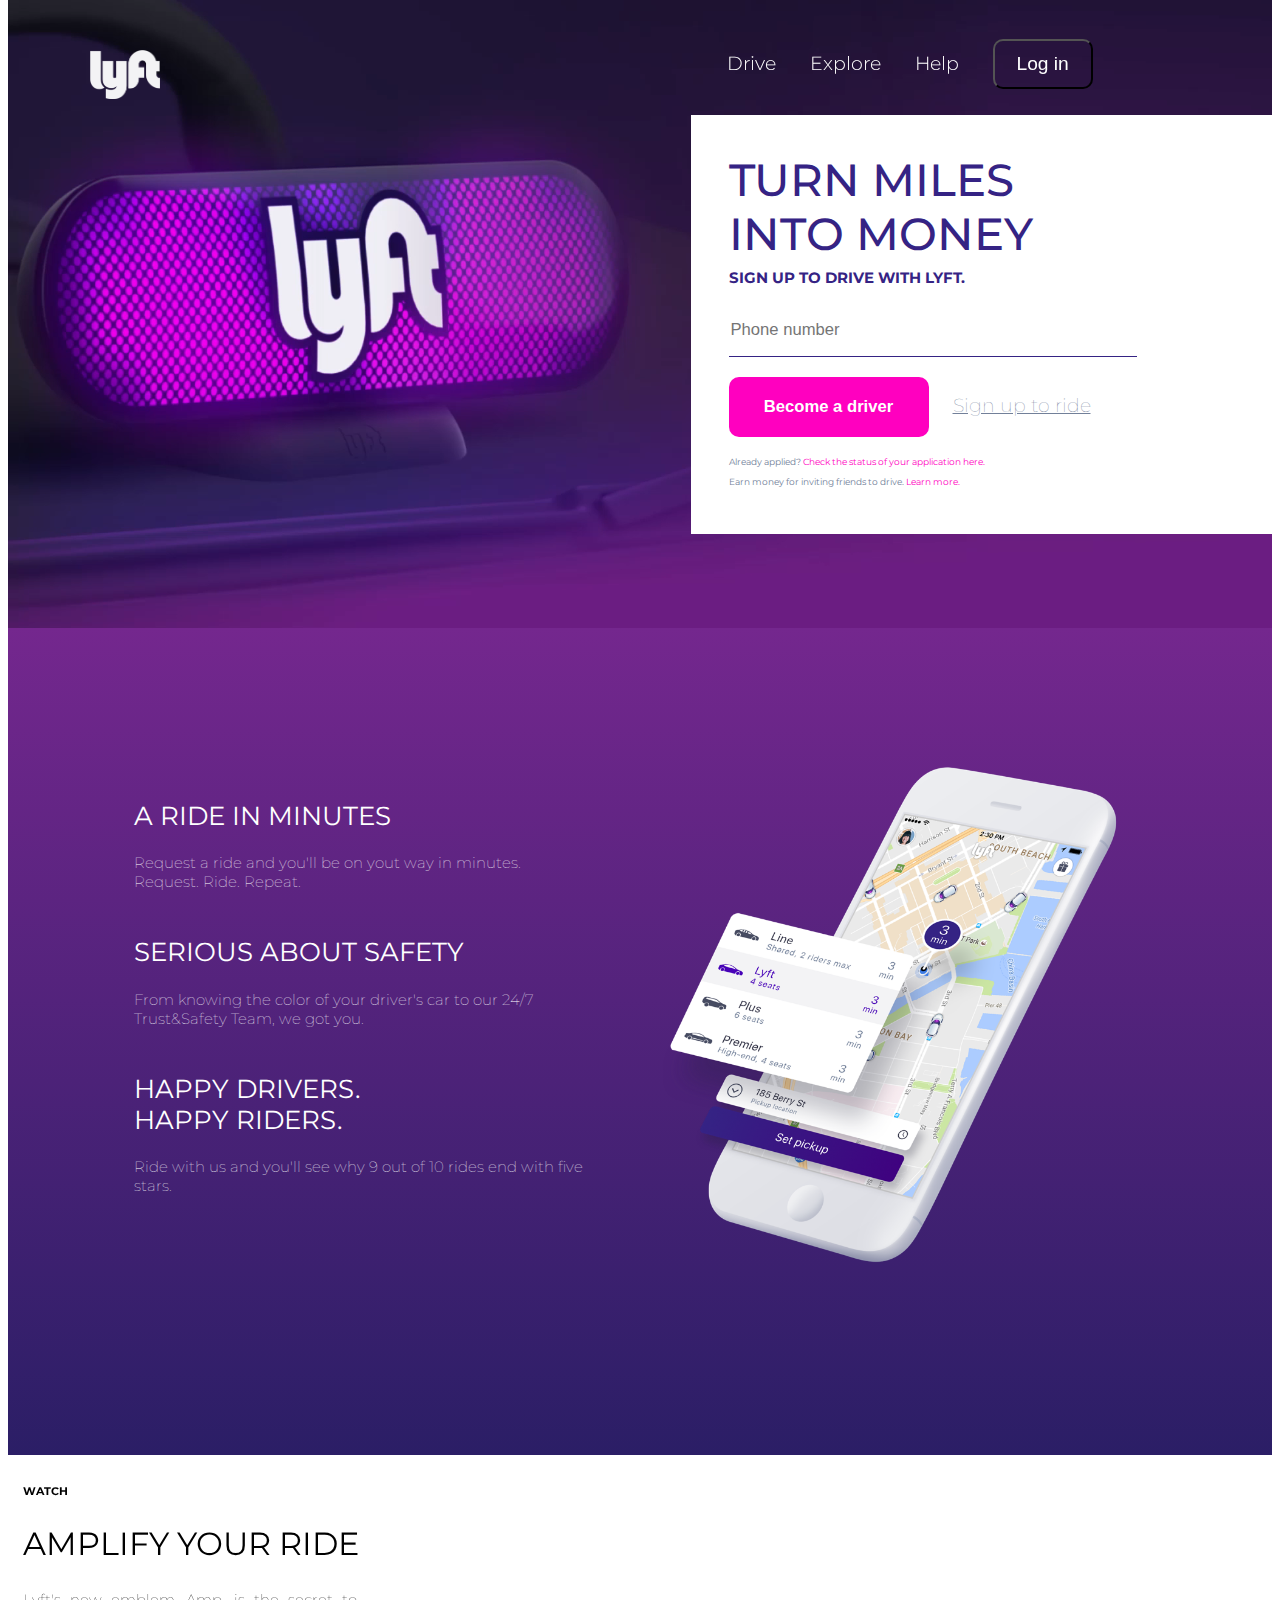
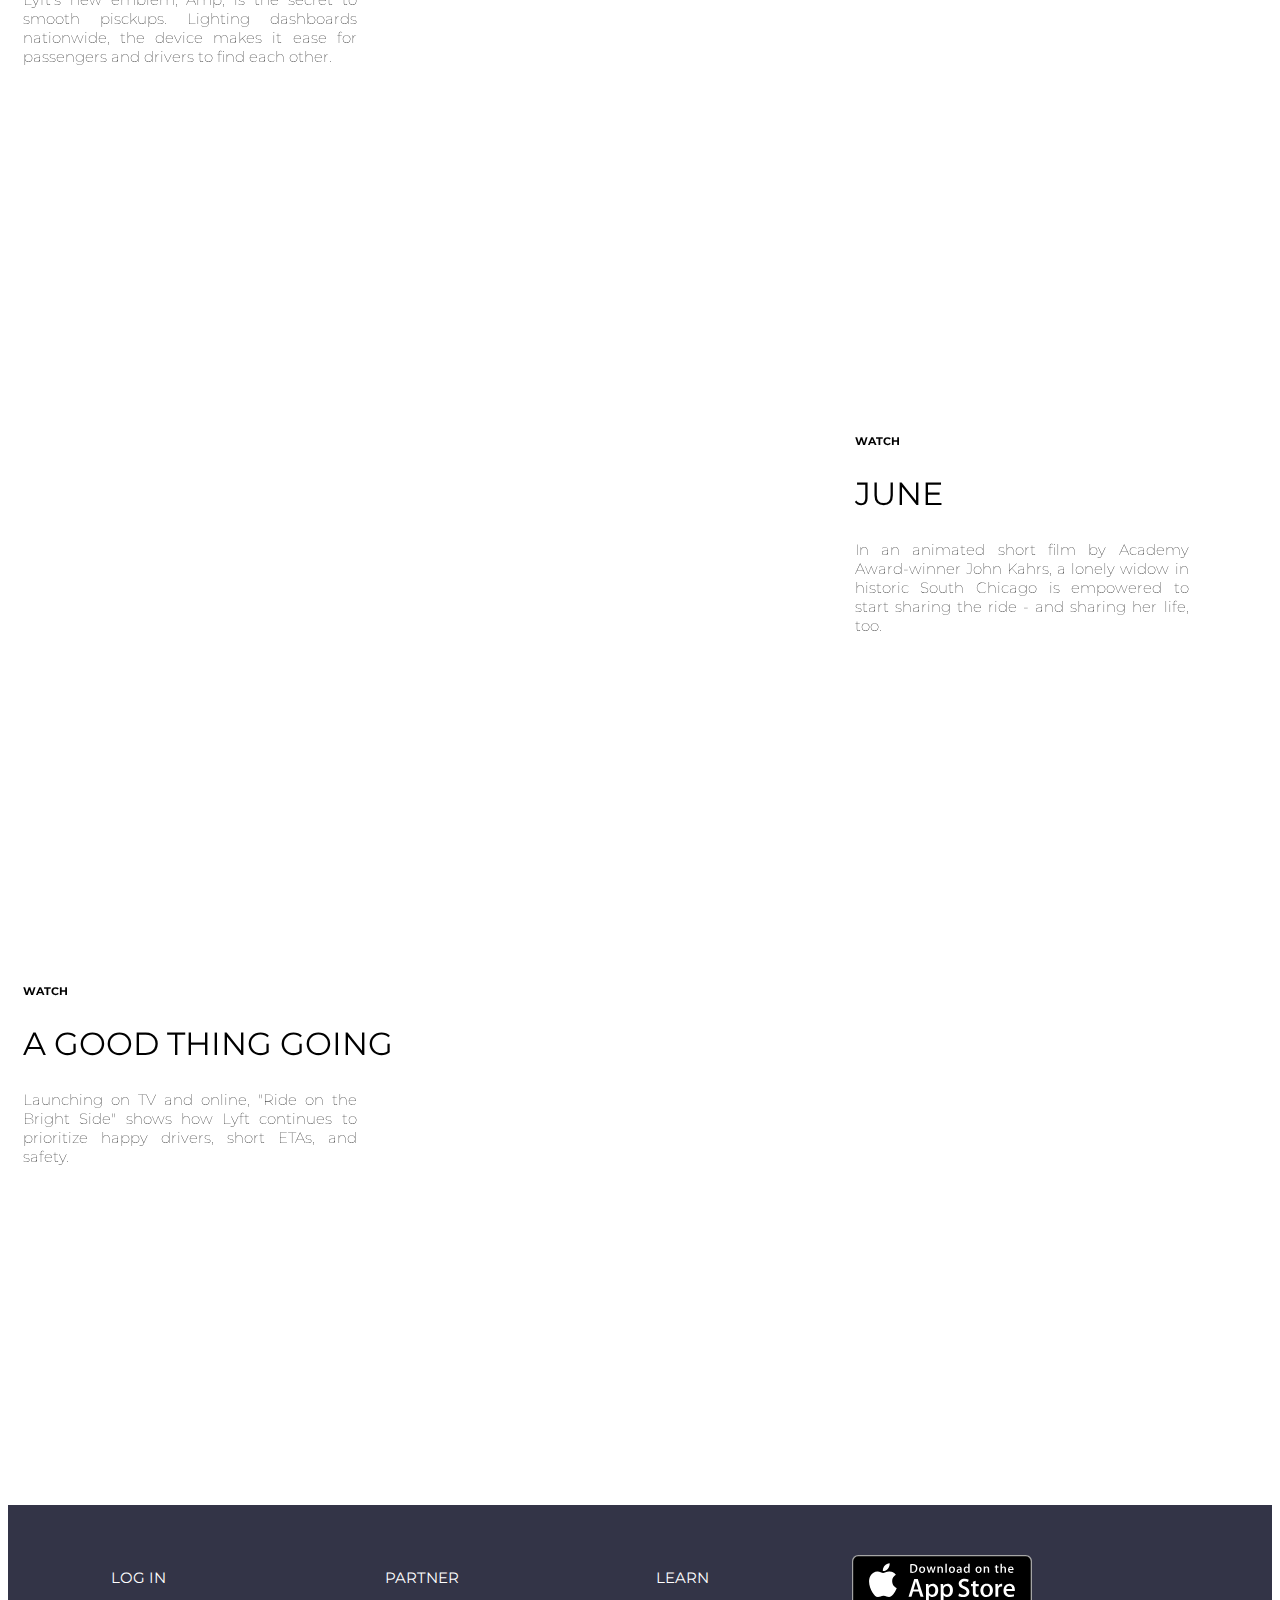
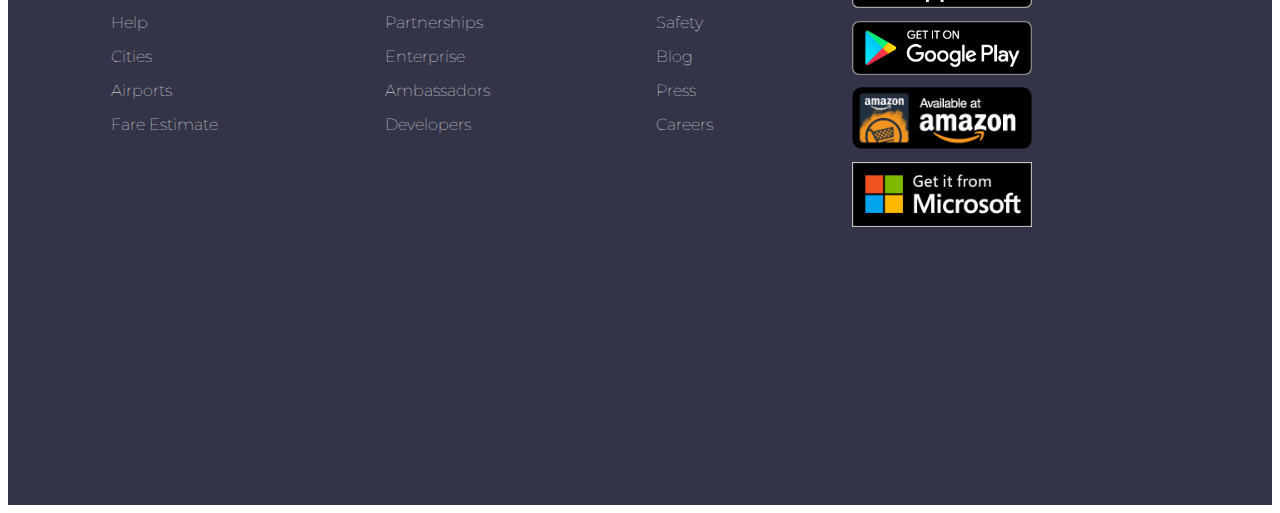
==== commit e2aa98b3: "No logré visualizar socials en el footer" ====
--- a/index.html
+++ b/index.html
@@ -29,20 +29,20 @@
       <h5 class="upper-text">sign up to drive with lyft.</h5>
       <form class="signup" action="index.html" method="post">
         <div>
-          <input type="tel" id="phone" class="form-field" pattern="\d{7,9}"placeholder="Phone number" title="Only numbers." required>
+          <input type="tel" id="phone" class="form-field" pattern="\d{7,9}"placeholder="Phone number" required>
           <img src="assets/img/error.png" alt="error">
         </div>
         <div class="on-signup" id="on-signup">
           <div>
-            <input type="text" id="name" class="form-field" pattern="([A-Z]{1}[a-zñá-ú]*([\s]?))+" placeholder="Name" title="Only letters and uppercase first letter." required>
+            <input type="text" id="name" class="form-field" pattern="([A-Z]{1}[a-zñá-ú]*([\s]?))+" placeholder="Name" required>
             <img src="assets/img/error.png" alt="error">
           </div>
           <div>
-            <input type="email" id="email" class="form-field" placeholder="Email" title="Only complete emails. Please check once again." required>
+            <input type="email" id="email" class="form-field" placeholder="Email" required>
             <img src="assets/img/error.png" alt="error">
           </div>
           <div>
-            <input type="text" id="city" class="form-field" pattern="([A-Z]{1}[a-zñá-ú][´|-]?*([\s]?))+" placeholder="City" title="Uppercase first letter." required>
+            <input type="text" id="city" class="form-field" pattern="([A-Z]{1}[a-zñá-ú][´|-]?*([\s]?))+" placeholder="City" required>
             <img src="assets/img/error.png" alt="error">
           </div>
         </div>
@@ -131,18 +131,12 @@
       <img src="assets/img/amazon-badge.png" alt="Amazon Store">
       <img src="assets/img/microsoft.png" alt="Microsoft Store">
     </div>
-    <!-- <div id="footer-social">
-      <div class="icon-social">
-        <span class="icon-face"></span>
-      </div>
-      <div class="icon-social">
-        <span class="icon-insta"></span>
-      </div>
-      <div class="icon-social">
-        <span class ="icon-twitter"></span>
-      </div>
-    </div>
-    <p id="copy-dec">&copy; Lyft,Inc. Terms Privacy</p> -->
+    <section>
+      <span class="icon-face"></span>
+      <span class="icon-insta"></span>
+      <span class ="icon-twitter"></span>
+    </section>
+    <!-- <p id="copy-dec">&copy; Lyft,Inc. Terms Privacy</p> -->
   </footer>
 <script type="text/javascript" src="assets/js/app.js"></script>
 </body>
--- a/assets/css/main.css
+++ b/assets/css/main.css
@@ -89,7 +89,8 @@
   background: white;
   top: 15%;
   right: 0;
-  padding: 3% 5%;
+  width: 40%;
+  padding: 3% 3%;
   z-index: 500;
 }
 #form-container h1 {
@@ -103,6 +104,9 @@
   color: #352384;
   margin: 7px 0;
   font-size: 1.2vw;
+}
+.on-signup {
+  display: none;
 }
 #form-container input {
   border-top: none;
@@ -121,10 +125,8 @@
   border-bottom: 0.5px solid #FF00BF;
 }
 #form-container img[alt="error"]{
-  width: 30px;
-  display: none;
-}
-.on-signup {
+  width: 20px;
+  margin: 0;
   display: none;
 }
 #form-container button {
@@ -190,7 +192,6 @@
   margin-right: 10%;
 }
 
-
 /*Section VIDEOS*/
 #video1, #video2, #video3 {
   position: relative;
@@ -238,10 +239,11 @@
 
 /*FOOTER*/
 footer {
+  position: relative;
   width: 100%;
   background-color: #333447;
   bottom: 0;
-  height: 400px;
+  height: 600px;
 }
 footer h5 {
   color: white;
@@ -277,15 +279,17 @@
   max-width: 100%;
   margin: 7%;
 }
-#footer-social {
+#footer section {
+  background-color: #333447;
+  position: absolute;
+  bottom: 30px;
+  display: block;
+  width: 100%;
+  height: 70px;
   text-align: center;
-  display: block;
-  bottom: 0;
-  width: 100%;
-  height: 200px;
-  z-index: 600;
-}
-#footer #copy-dec {
-  bottom: 0;
-  height: 200px;
-}
+  z-index: 1000;
+}
+#footer section div {
+  width: 50px;
+  border-bottom: 1px solid white;
+}
